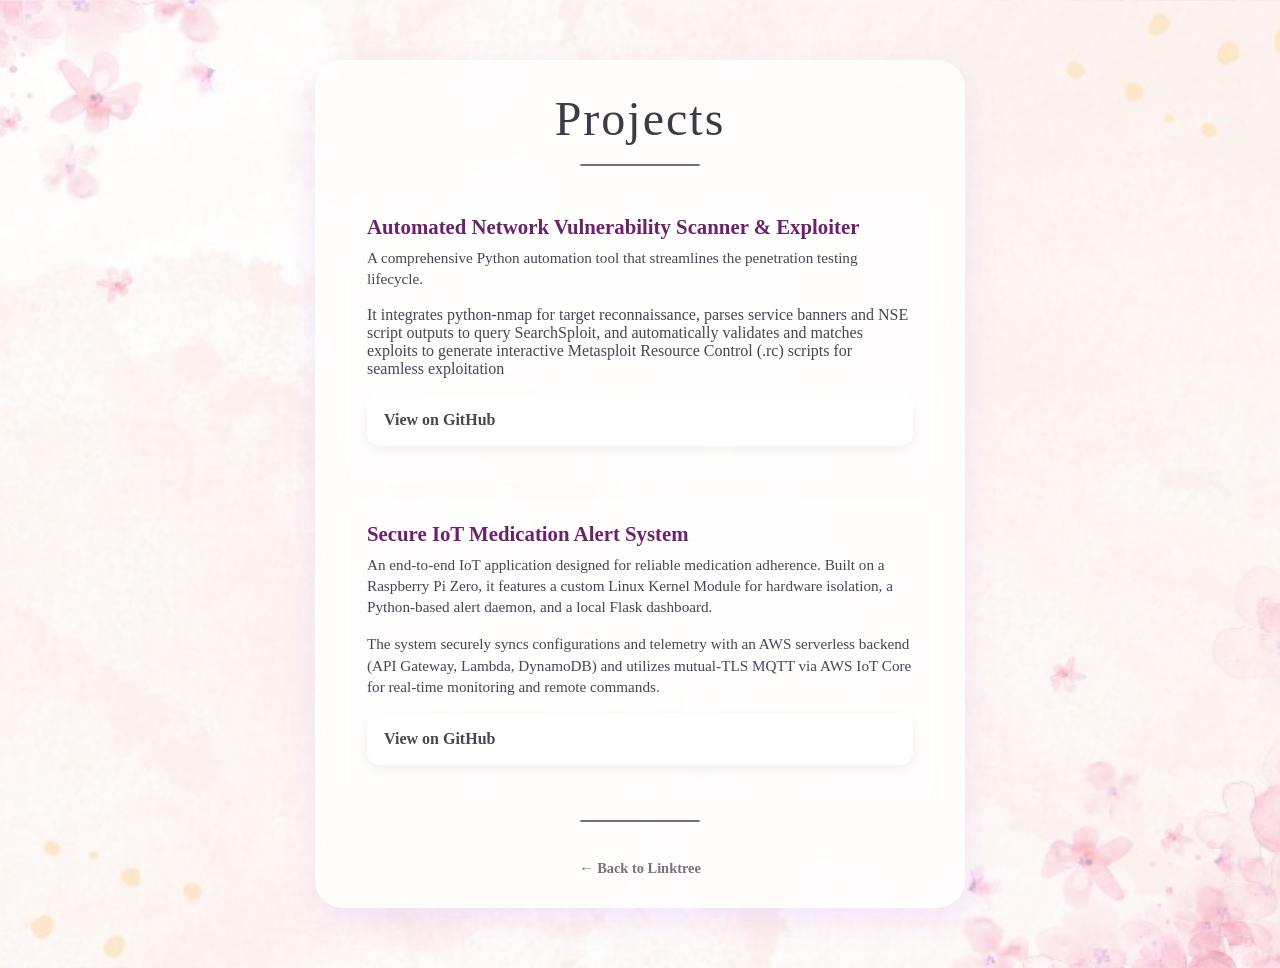
==== projects.html @ 6f0a7364 "Update projects.html" ====
<!DOCTYPE html>
<html lang="en">
<head>
  <meta charset="UTF-8">
  <meta name="viewport" content="width=device-width, initial-scale=1.0">
  <title>My Projects</title>
  
  <link rel="stylesheet" href="style.css"> 
  
  <style>
   
  /* OVERRIDES FOR THIS PAGE ONLY */
    body {
      align-items: flex-start; 
      padding-top: 60px;
      padding-bottom: 60px;
    }
    .container {
      max-width: 650px; 
    }
    
        .project-card {
      background: rgba(255, 255, 255, 0.4);
      padding: 20px;
      border-radius: 16px;
      margin-bottom: 20px;
      border: 1px solid rgba(255,255,255,0.6);
      text-align: left; /* This is the magic line! */
    }

    
    .project-card h2 {
      font-size: 1.3rem;
      color: #6b216c; 
      margin-bottom: 8px;
    }
    .project-card p {
      font-size: 0.95rem;
      margin-bottom: 16px;
      line-height: 1.4;
    }
    
    .back-link {
      display: inline-block;
      margin-top: 10px;
      color: #7c6f7b;
      text-decoration: none;
      font-size: 0.9rem;
      font-weight: 600;
      transition: color 0.2s ease;
    }
    .back-link:hover {
      color: #6b216c;
    }
    
  </style>
</head>
<body>

  <div class="container">
    <h1>Projects</h1>
    <div class="divider"></div>

    <div class="project-card">
      <h2>Automated Network Vulnerability Scanner & Exploiter</h2>
      <p>A comprehensive Python automation tool that streamlines the penetration testing lifecycle. </p>
        <p></p>It integrates python-nmap for target reconnaissance, parses service banners and NSE script outputs to query SearchSploit, and automatically validates and matches exploits to generate interactive Metasploit Resource Control (.rc) scripts for seamless exploitation</p>
      <div class="links">
        <a href="https://github.com/FairestRose/Network-Scanner-with-SearchSploit-and-Metasploit-RC-Integration" target="_blank">View on GitHub</a>
      </div>
    </div>

    <div class="project-card">
      <h2>Secure IoT Medication Alert System</h2>
      <p>An end-to-end IoT application designed for reliable medication adherence. Built on a Raspberry Pi Zero, it features a custom Linux Kernel Module for hardware isolation, a Python-based alert daemon, and a local Flask dashboard. </p>
       <p> The system securely syncs configurations and telemetry with an AWS serverless backend (API Gateway, Lambda, DynamoDB) and utilizes mutual-TLS MQTT via AWS IoT Core for real-time monitoring and remote commands.</p>
      <div class="links">
        <a href="https://github.com/FairestRose/CMP408-IoT-and-Cloud-Secure-Development/blob/main/README.md" target="_blank">View on GitHub</a>
      </div>
    </div>

    <div class="divider"></div>
    <a href="index.html" class="back-link">← Back to Linktree</a>
  </div>

</body>
</html>
---- style.css ----
@import url('https://fonts.googleapis.com/css2?family=Inter:wght@400;600;700&display=swap');

:root {
  --bg1: #fdf4ff;
  --bg2: #fbcfe8;
  --bg3: #e9d5ff;
  --card: rgba(255, 255, 255, 0.7);
  --text: #6b216c;
  --subtext: #7c3f7c;
}

body.light {
  --bg1: #f8fafc;
  --bg2: #cbd5e1;
  --card: rgba(255,255,255,0.7);
  --text: #0f172a;
}

* {
  margin: 0;
  padding: 0;
  box-sizing: border-box;
}

body {
  font-family: Georgia, serif;
  color: #4b4453;
  min-height: 100vh;
  display: flex;
  justify-content: center;
  align-items: center;
  padding: 20px;
  background-image:
    linear-gradient(rgba(255,255,255,0.55), rgba(255,255,255,0.55)),
    url("background.jpg");
  background-size: cover;
  background-position: center;
}

@keyframes gradient {
  0% { background-position: 0% 50%; }
  50% { background-position: 100% 50%; }
  100% { background-position: 0% 50%; }
}

.container {
  width: 100%;
  max-width: 420px;
  padding: 30px;
  text-align: center;
  border-radius: 28px;
  background: var(--card);
  backdrop-filter: blur(20px);
  box-shadow: 0 12px 35px rgba(168, 85, 247, 0.12);
  border: 1px solid rgba(255,255,255,0.5);
}

.profile {
  width: 180px;
  height: 180px;
  border-radius: 50%;
  object-fit: cover;
  object-position: center; /* Changed from "center top" */
  margin: 0 auto 24px;
  display: block;
  border: 5px solid rgba(255,255,255,0.8);
  box-shadow: 0 8px 24px rgba(0,0,0,0.12);
}

h1 {
  font-size: 3rem;
  letter-spacing: 2px;
  font-weight: 500;
  margin-bottom: 8px;
  color: #3f3b46;
}

.bio {
  font-size: 1rem;
  letter-spacing: 3px;
  text-transform: uppercase;
  margin-bottom: 28px;
  color: #7c6f7b;
}

.socials {
  display: flex;
  justify-content: center;
  gap: 18px;
  margin: 20px 0 28px;
}

.socials a {
  color: var(--text);
  font-size: 22px;
  width: 46px;
  height: 46px;
  display: inline-flex;
  align-items: center;
  justify-content: center;
  border-radius: 14px;
  background: rgba(255, 255, 255, 0.75);
  text-decoration: none;
  box-shadow: 0 4px 12px rgba(192, 132, 252, 0.12);
  transition: all 0.25s ease;
}

.socials a:hover {
  transform: translateY(-3px);
  background: white;
}

.links a {
  display: block;
  text-decoration: none;
  color: #4b4453;
  padding: 16px;
  margin-bottom: 14px;
  border-radius: 14px;
  background: rgba(255,255,255,0.75);
  border: 1px solid rgba(255,255,255,0.7);
  font-weight: 600;
  box-shadow: 0 4px 12px rgba(0,0,0,0.06);
  transition: all 0.25s ease;
}

.links a:hover {
  transform: translateY(-2px);
  background: rgba(255,255,255,0.95);
}


.divider {
  width: 120px;
  height: 2px;
  background: #7c6f7b;
  margin: 18px auto 28px;
  border-radius: 10px;
}

footer {
  margin-top: 18px;
  font-size: 13px;
  opacity: 0.7;
}
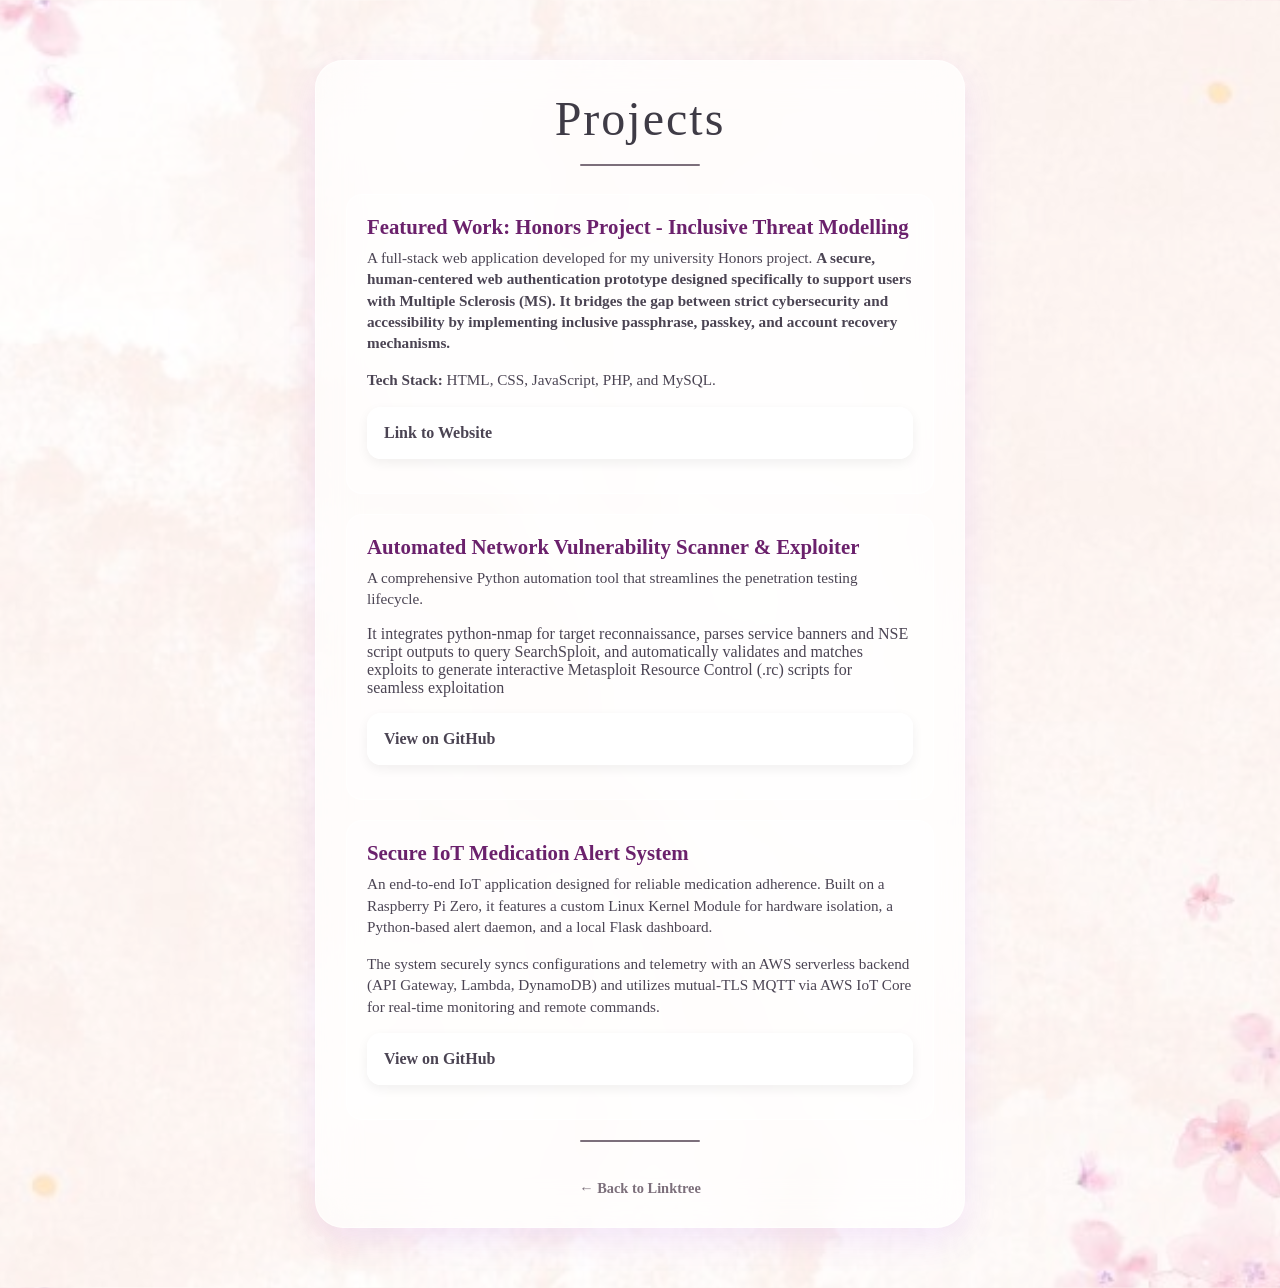
==== commit 8fb1a8e5: "Update projects.html" ====
--- a/projects.html
+++ b/projects.html
@@ -62,6 +62,15 @@
     <div class="divider"></div>
 
     <div class="project-card">
+      <h2>Featured Work: Honors Project - Inclusive Threat Modelling</h2>
+      <p>A full-stack web application developed for my university Honors project. <strong>A secure, human-centered web authentication prototype designed specifically to support users with Multiple Sclerosis (MS). It bridges the gap between strict cybersecurity and accessibility by implementing inclusive passphrase, passkey, and account recovery mechanisms.</strong></p>
+      <p><strong>Tech Stack:</strong> HTML, CSS, JavaScript, PHP, and MySQL.</p>
+      <div class="links">
+        <a href="https://mayar.abertay.ac.uk/~2302444/Inclusive%20Threat%20Modelling/" target="_blank">Link to Website</a>
+      </div>
+    </div>
+
+    <div class="project-card">
       <h2>Automated Network Vulnerability Scanner & Exploiter</h2>
       <p>A comprehensive Python automation tool that streamlines the penetration testing lifecycle. </p>
         <p></p>It integrates python-nmap for target reconnaissance, parses service banners and NSE script outputs to query SearchSploit, and automatically validates and matches exploits to generate interactive Metasploit Resource Control (.rc) scripts for seamless exploitation</p>
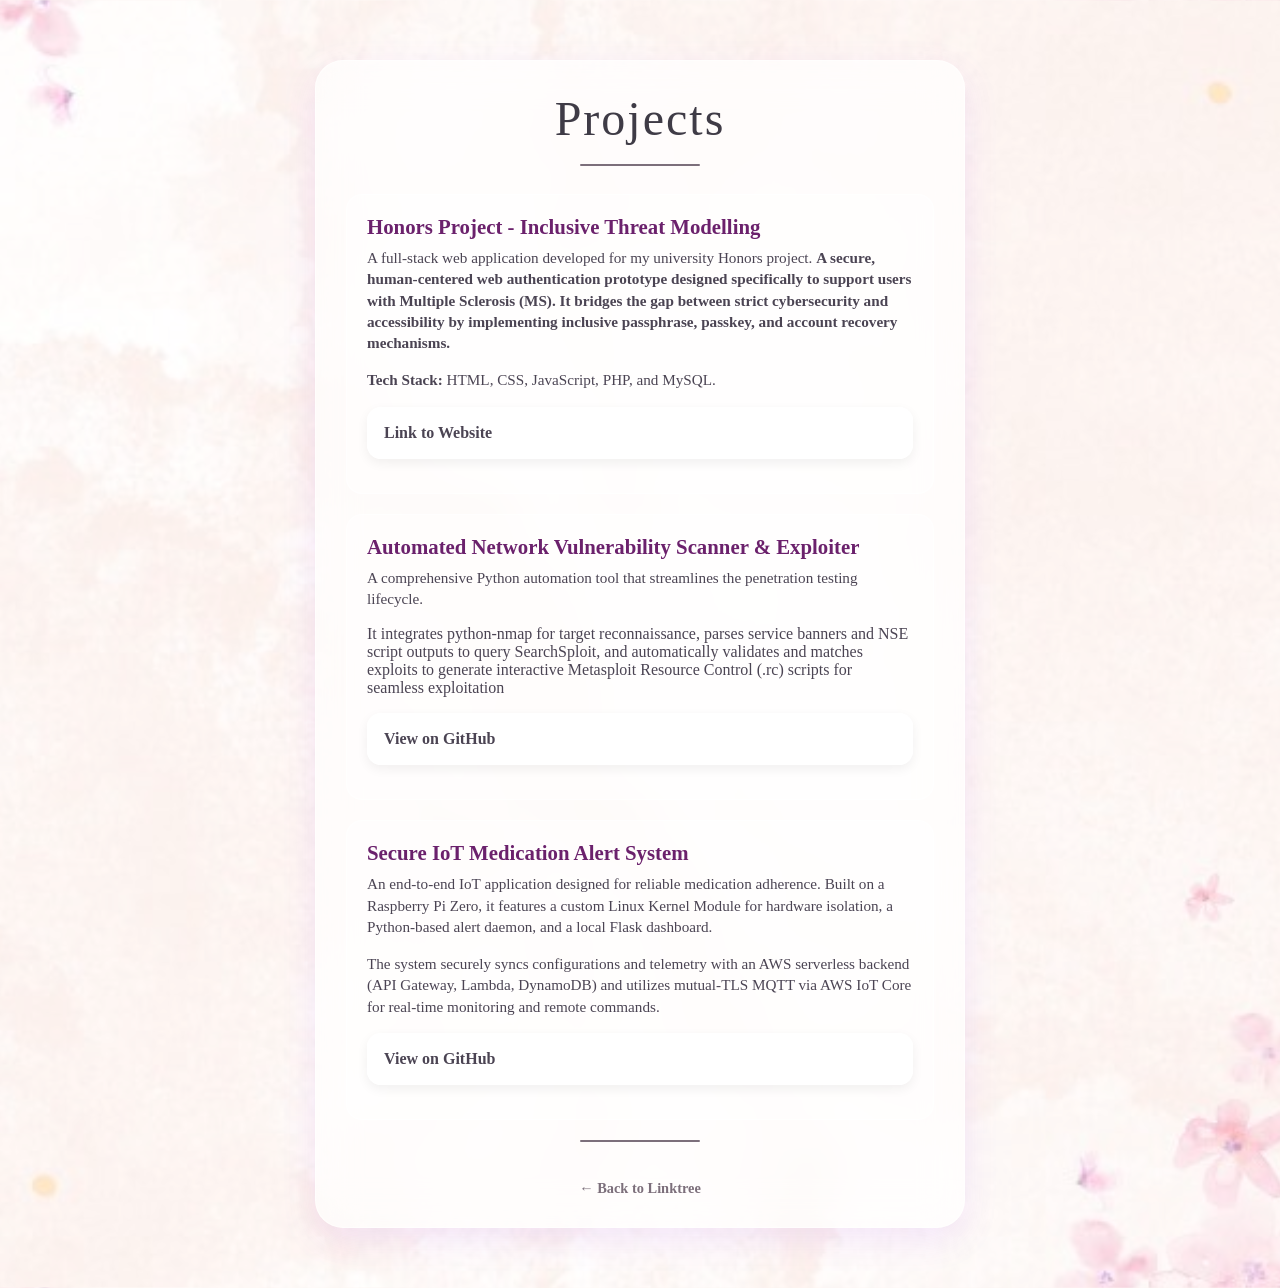
==== commit 8fccbee1: "Update projects.html" ====
--- a/projects.html
+++ b/projects.html
@@ -62,7 +62,7 @@
     <div class="divider"></div>
 
     <div class="project-card">
-      <h2>Featured Work: Honors Project - Inclusive Threat Modelling</h2>
+      <h2>Honors Project - Inclusive Threat Modelling</h2>
       <p>A full-stack web application developed for my university Honors project. <strong>A secure, human-centered web authentication prototype designed specifically to support users with Multiple Sclerosis (MS). It bridges the gap between strict cybersecurity and accessibility by implementing inclusive passphrase, passkey, and account recovery mechanisms.</strong></p>
       <p><strong>Tech Stack:</strong> HTML, CSS, JavaScript, PHP, and MySQL.</p>
       <div class="links">
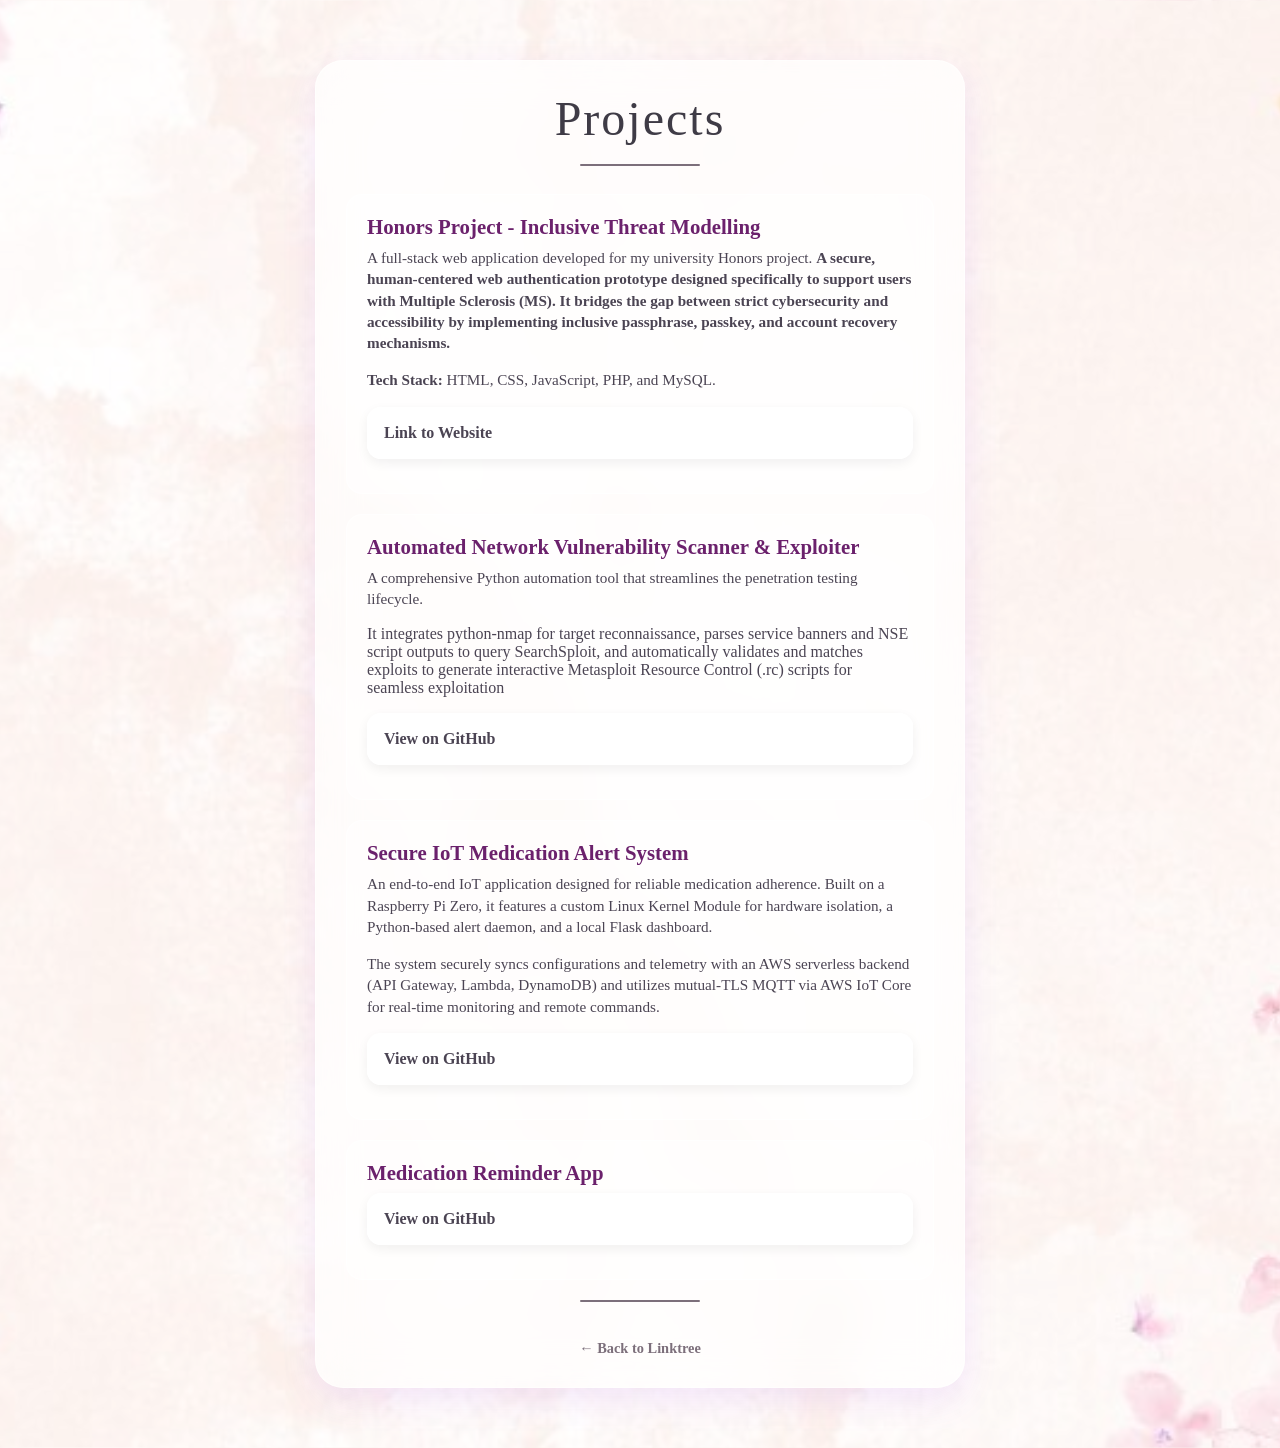
==== commit 8085a0ad: "Update projects.html" ====
--- a/projects.html
+++ b/projects.html
@@ -88,6 +88,14 @@
       </div>
     </div>
 
+   <div class="project-card">
+      <h2>Medication Reminder App</h2>
+      
+      <div class="links">
+        <a href="https://github.com/FairestRose/CMP309-Software-Development-for-Mobile-Devices/blob/main/README.md" target="_blank">View on GitHub</a>
+      </div>
+    </div>
+    
     <div class="divider"></div>
     <a href="index.html" class="back-link">← Back to Linktree</a>
   </div>
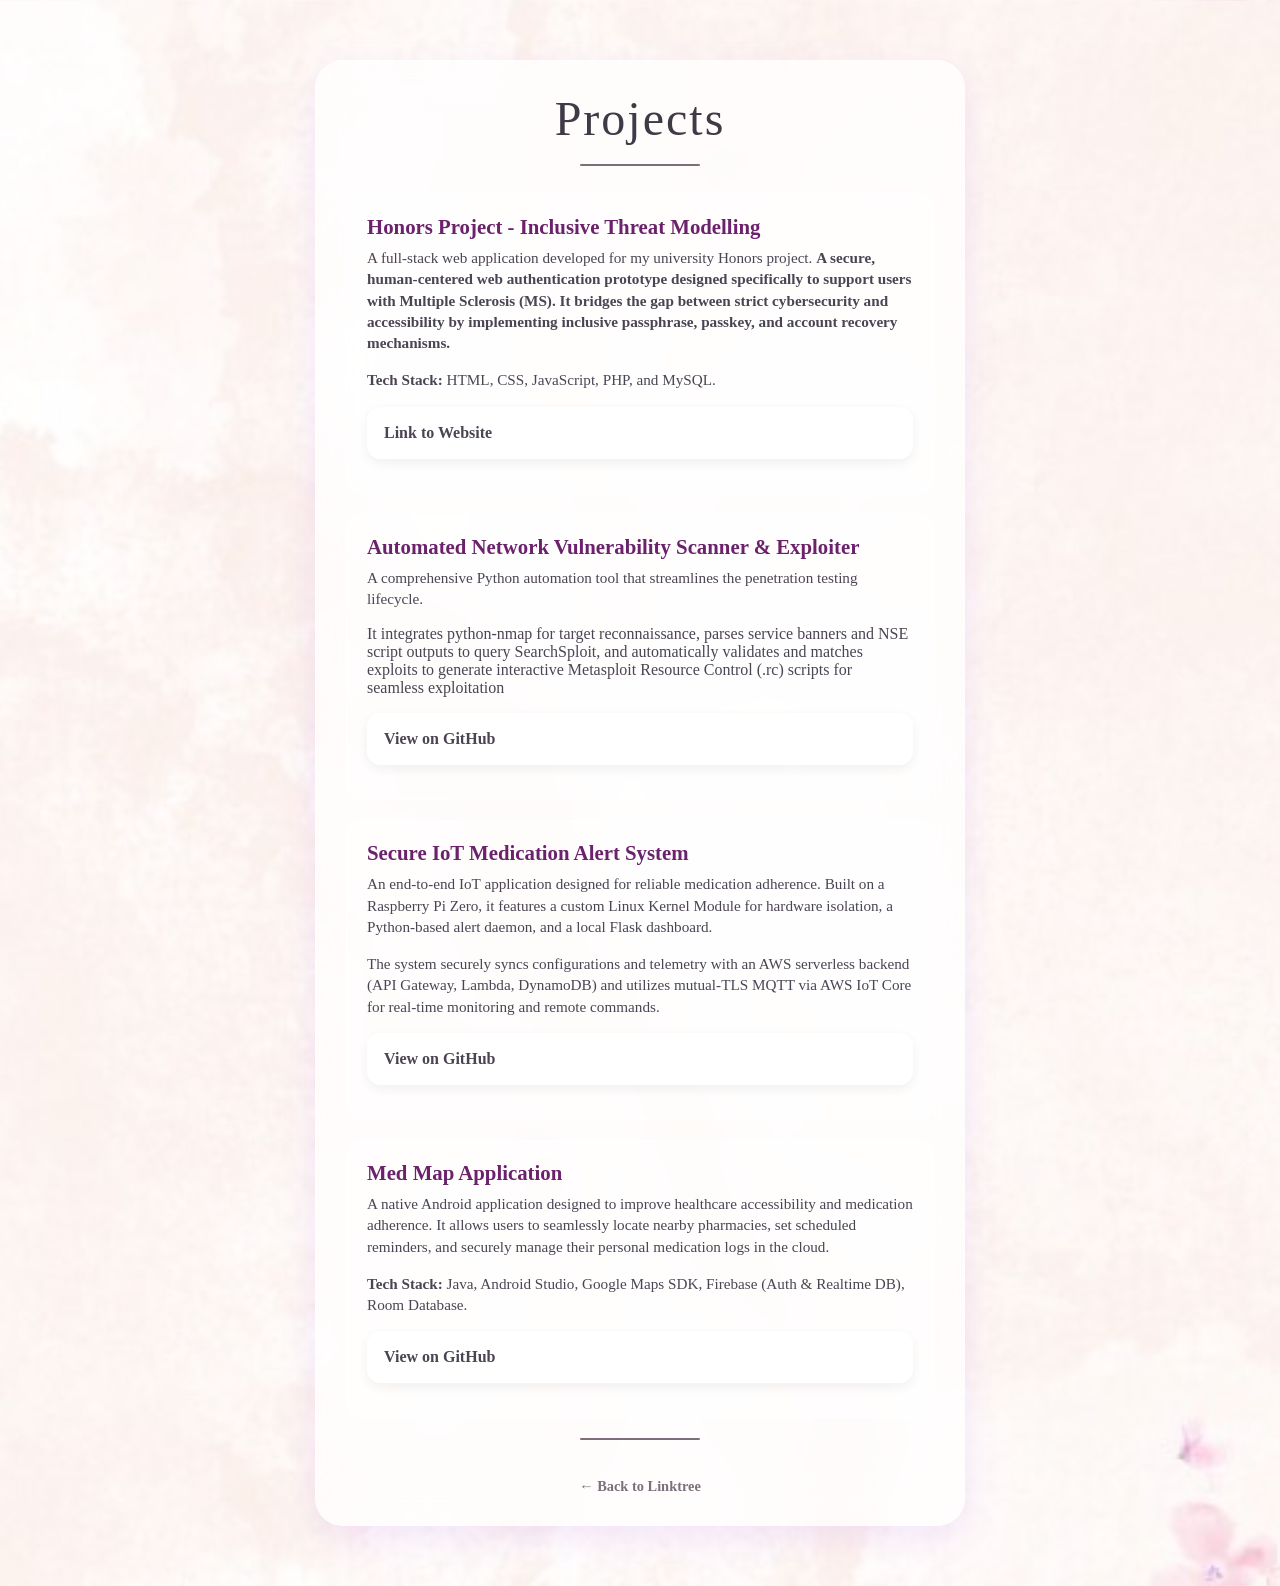
==== commit 46b4a797: "Update projects.html" ====
--- a/projects.html
+++ b/projects.html
@@ -3,7 +3,7 @@
 <head>
   <meta charset="UTF-8">
   <meta name="viewport" content="width=device-width, initial-scale=1.0">
-  <title>My Projects</title>
+  <title>Snow White | Projects</title>
   
   <link rel="stylesheet" href="style.css"> 
   
@@ -89,8 +89,9 @@
     </div>
 
    <div class="project-card">
-      <h2>Medication Reminder App</h2>
-      
+      <h2>Med Map Application </h2>
+      <p>A native Android application designed to improve healthcare accessibility and medication adherence. It allows users to seamlessly locate nearby pharmacies, set scheduled reminders, and securely manage their personal medication logs in the cloud.</p>
+      <p><strong>Tech Stack:</strong> Java, Android Studio, Google Maps SDK, Firebase (Auth & Realtime DB), Room Database.</p>
       <div class="links">
         <a href="https://github.com/FairestRose/CMP309-Software-Development-for-Mobile-Devices/blob/main/README.md" target="_blank">View on GitHub</a>
       </div>
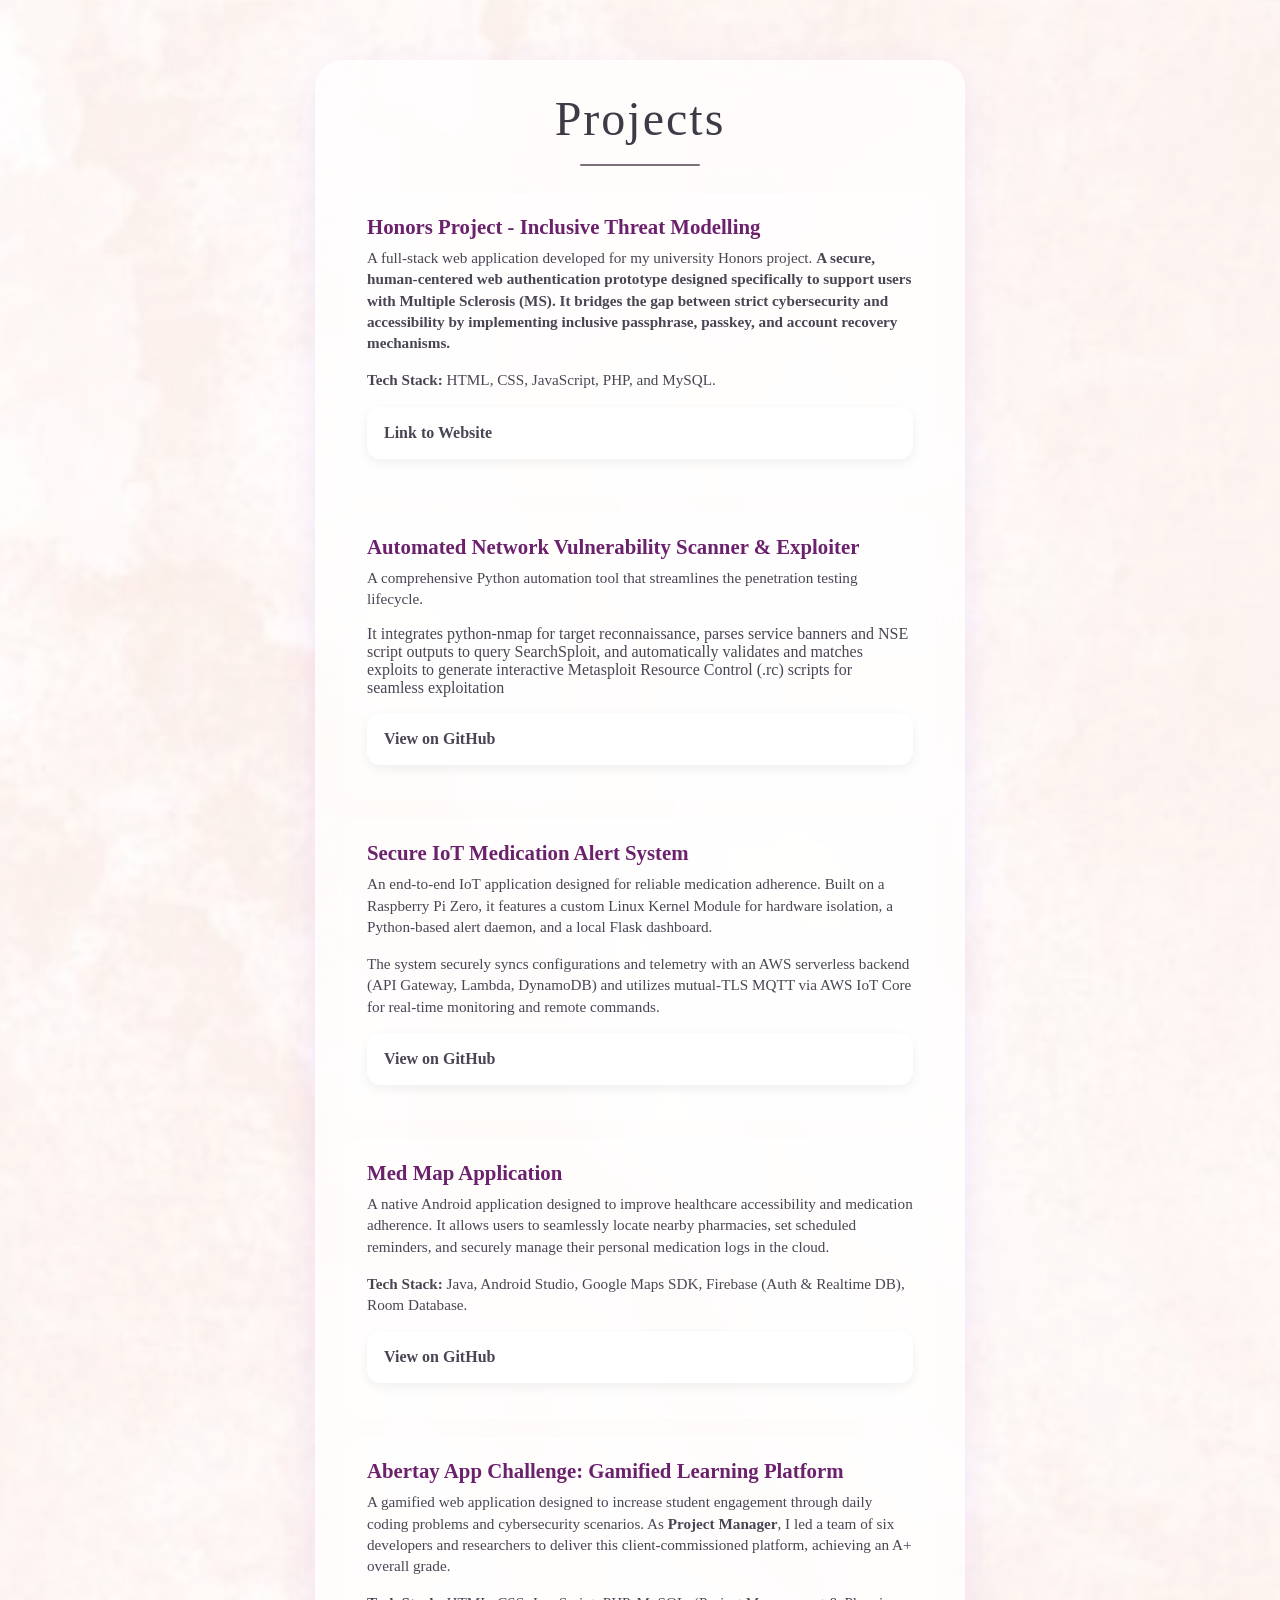
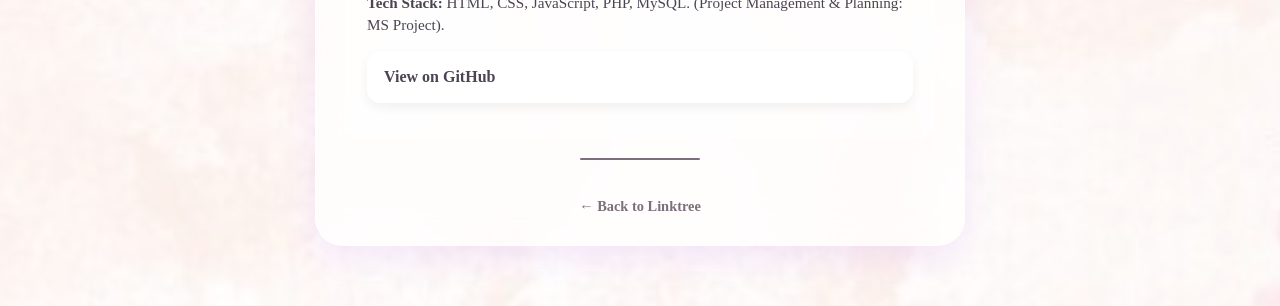
==== commit 9ff94723: "Update projects.html" ====
--- a/projects.html
+++ b/projects.html
@@ -96,6 +96,15 @@
         <a href="https://github.com/FairestRose/CMP309-Software-Development-for-Mobile-Devices/blob/main/README.md" target="_blank">View on GitHub</a>
       </div>
     </div>
+
+    <div class="project-card">
+      <h2>Abertay App Challenge: Gamified Learning Platform</h2>
+      <p>A gamified web application designed to increase student engagement through daily coding problems and cybersecurity scenarios. As <strong>Project Manager</strong>, I led a team of six developers and researchers to deliver this client-commissioned platform, achieving an A+ overall grade.</p>
+      <p><strong>Tech Stack:</strong> HTML, CSS, JavaScript, PHP, MySQL. (Project Management & Planning: MS Project).</p>
+      <div class="links">
+        <a href="https://github.com/FairestRose/Abertay-App-Challenge-Website" target="_blank">View on GitHub</a>
+      </div>
+    </div>
     
     <div class="divider"></div>
     <a href="index.html" class="back-link">← Back to Linktree</a>
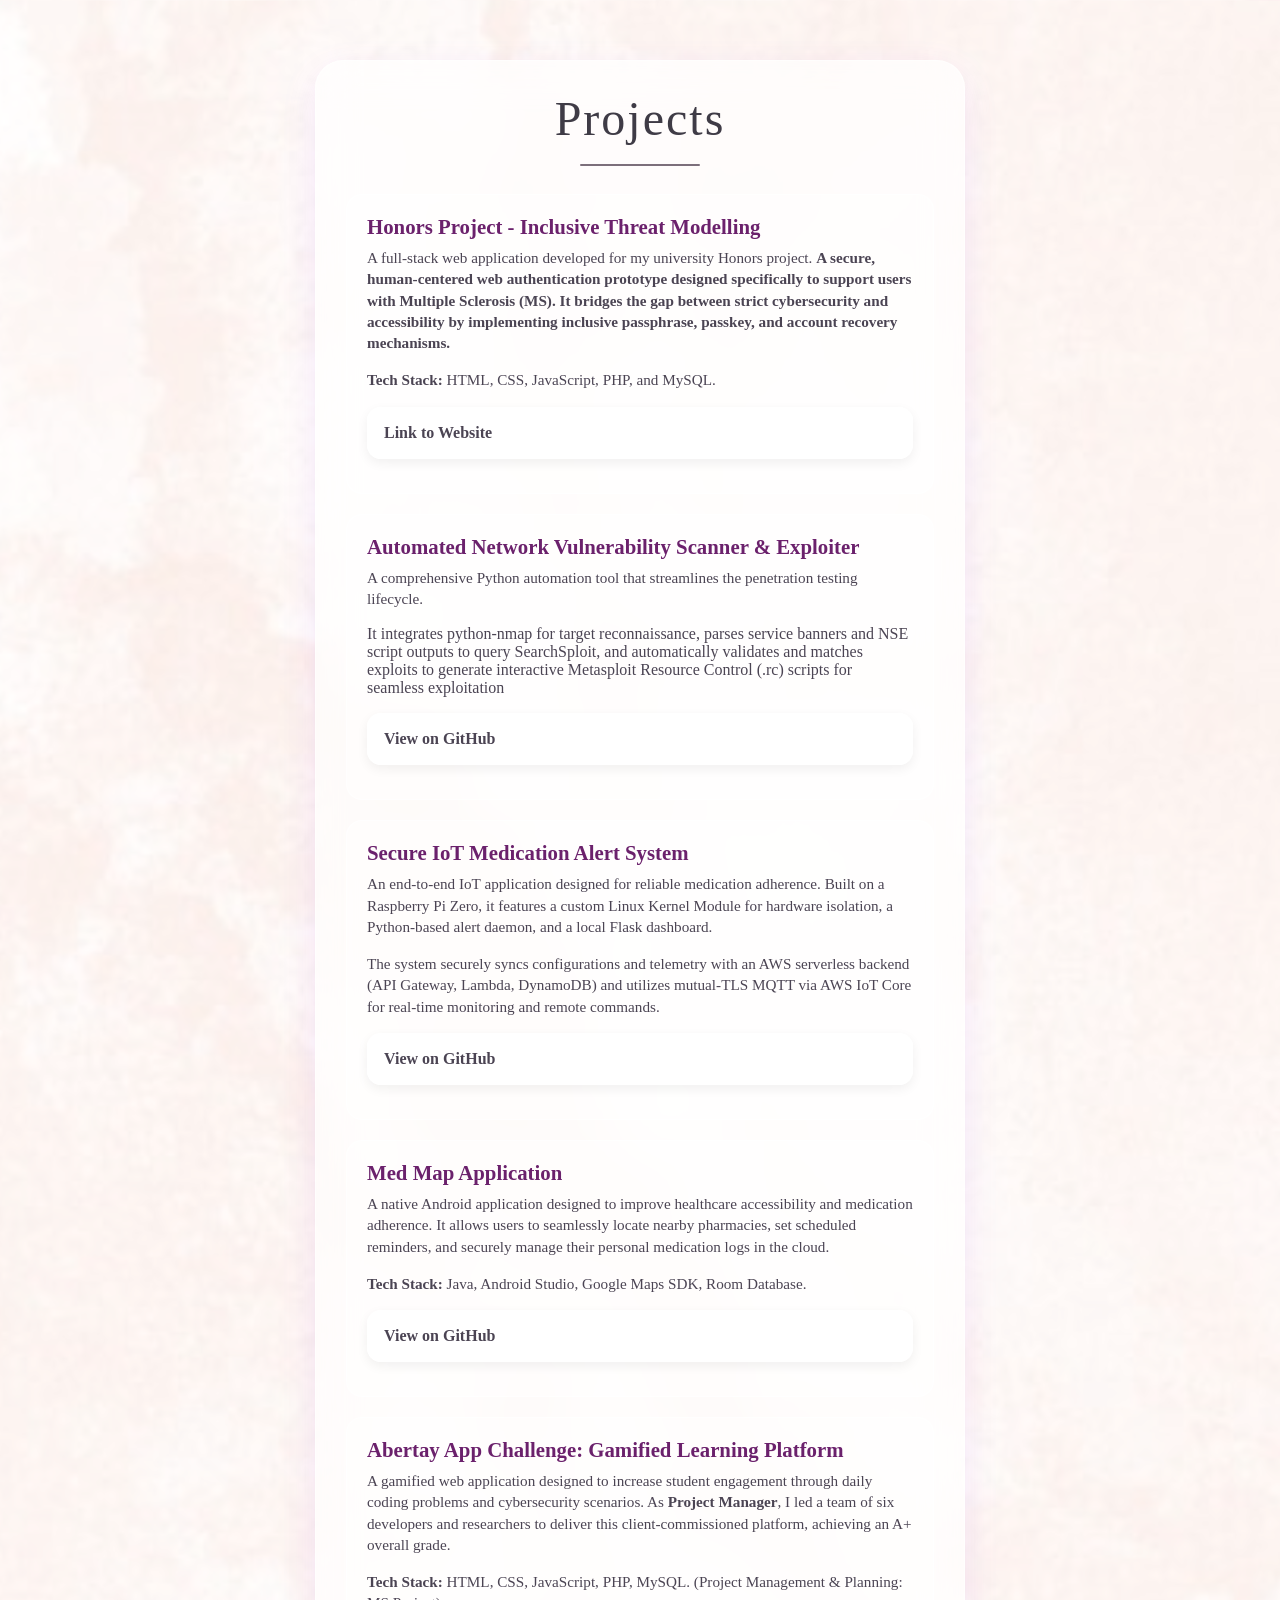
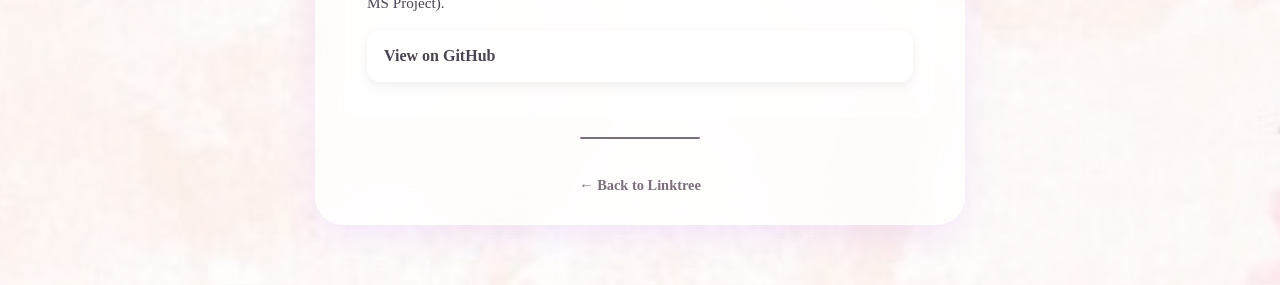
==== commit 44654978: "Update projects.html" ====
--- a/projects.html
+++ b/projects.html
@@ -91,7 +91,7 @@
    <div class="project-card">
       <h2>Med Map Application </h2>
       <p>A native Android application designed to improve healthcare accessibility and medication adherence. It allows users to seamlessly locate nearby pharmacies, set scheduled reminders, and securely manage their personal medication logs in the cloud.</p>
-      <p><strong>Tech Stack:</strong> Java, Android Studio, Google Maps SDK, Firebase (Auth & Realtime DB), Room Database.</p>
+      <p><strong>Tech Stack:</strong> Java, Android Studio, Google Maps SDK, Room Database.</p>
       <div class="links">
         <a href="https://github.com/FairestRose/CMP309-Software-Development-for-Mobile-Devices/blob/main/README.md" target="_blank">View on GitHub</a>
       </div>
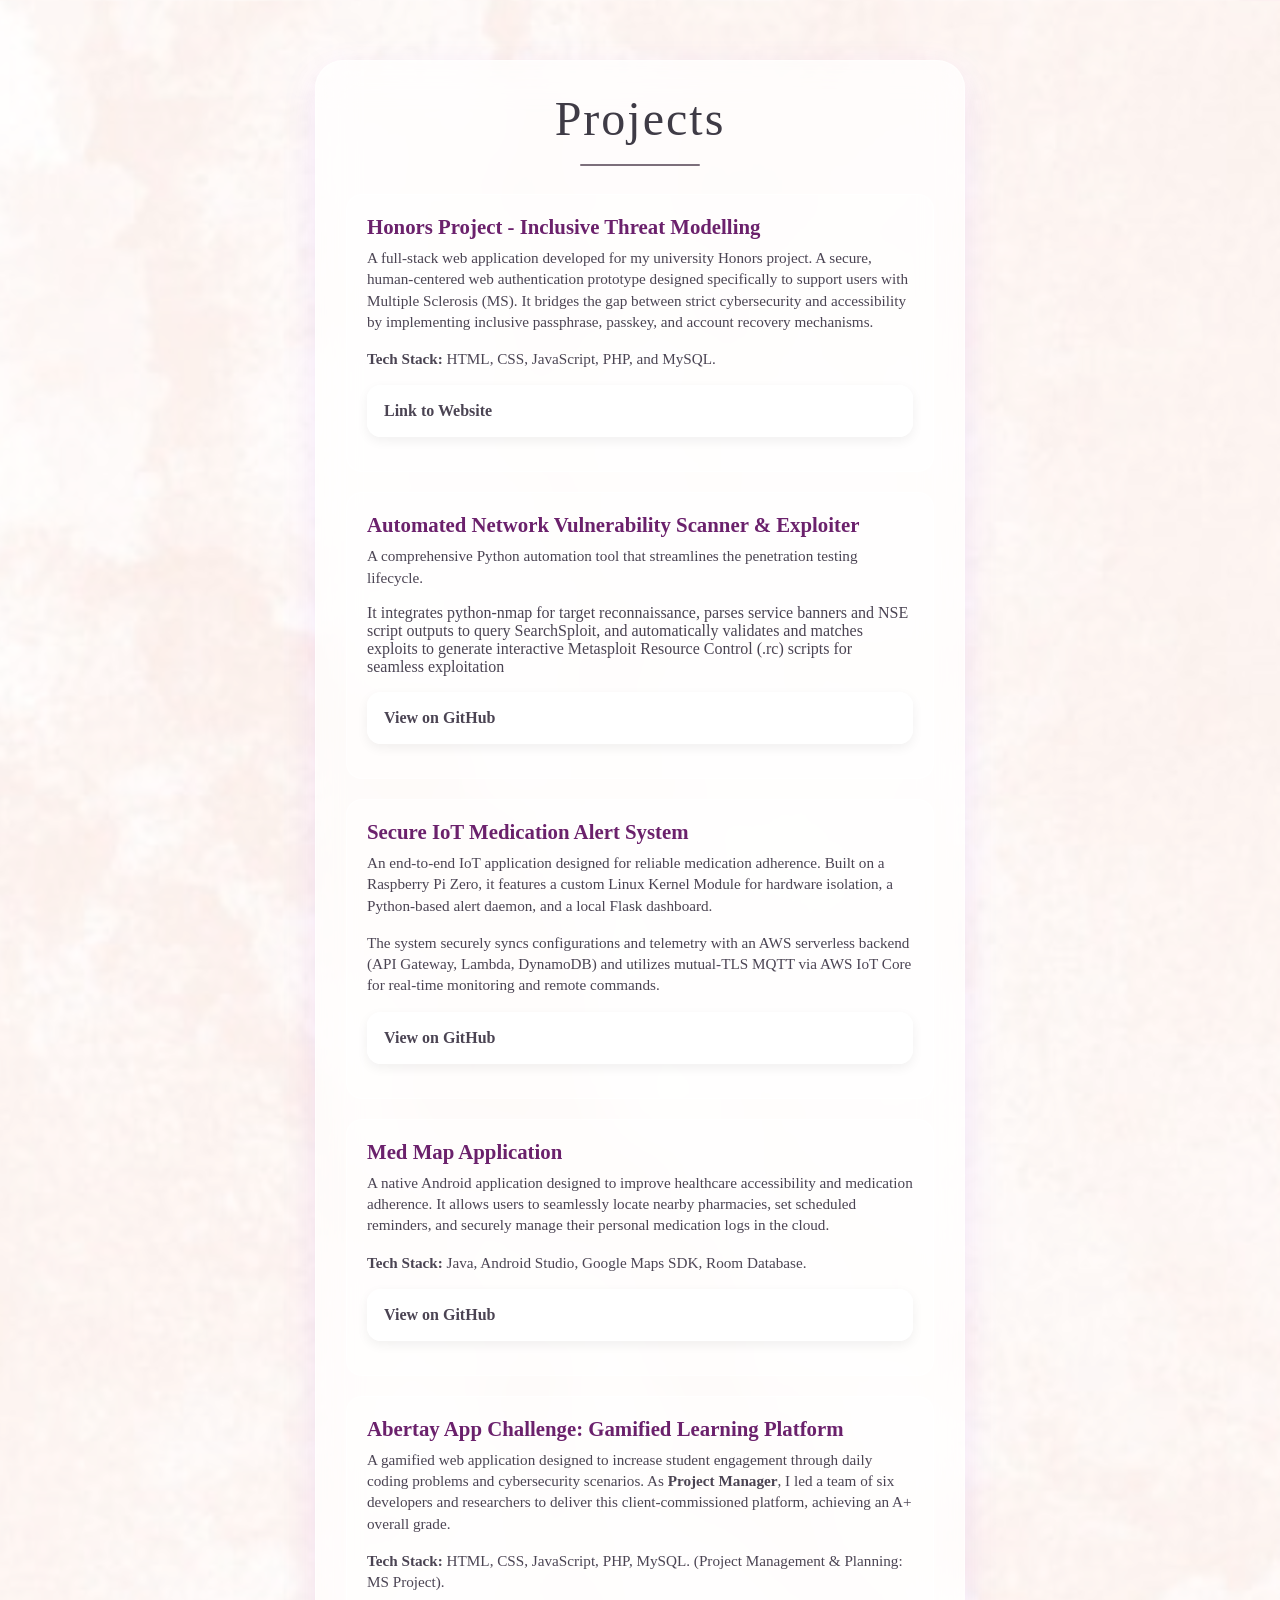
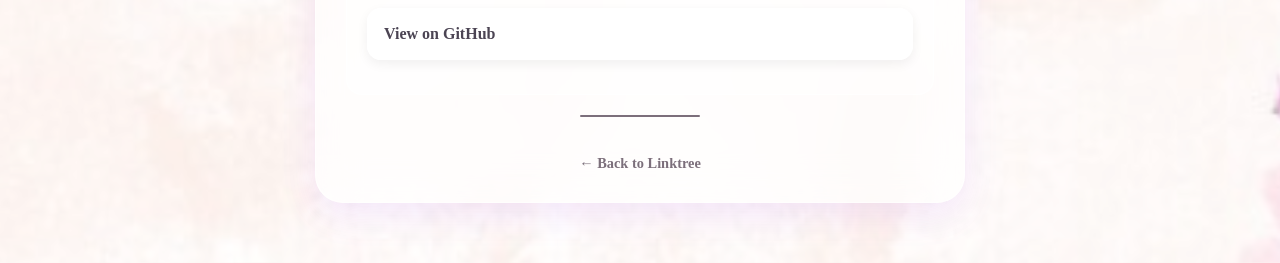
==== commit 929bb23e: "Refactor project description in projects.html Removed strong emphasis from project description for c" ====
--- a/projects.html
+++ b/projects.html
@@ -63,7 +63,7 @@
 
     <div class="project-card">
       <h2>Honors Project - Inclusive Threat Modelling</h2>
-      <p>A full-stack web application developed for my university Honors project. <strong>A secure, human-centered web authentication prototype designed specifically to support users with Multiple Sclerosis (MS). It bridges the gap between strict cybersecurity and accessibility by implementing inclusive passphrase, passkey, and account recovery mechanisms.</strong></p>
+      <p>A full-stack web application developed for my university Honors project. A secure, human-centered web authentication prototype designed specifically to support users with Multiple Sclerosis (MS). It bridges the gap between strict cybersecurity and accessibility by implementing inclusive passphrase, passkey, and account recovery mechanisms.</p>
       <p><strong>Tech Stack:</strong> HTML, CSS, JavaScript, PHP, and MySQL.</p>
       <div class="links">
         <a href="https://mayar.abertay.ac.uk/~2302444/Inclusive%20Threat%20Modelling/" target="_blank">Link to Website</a>
